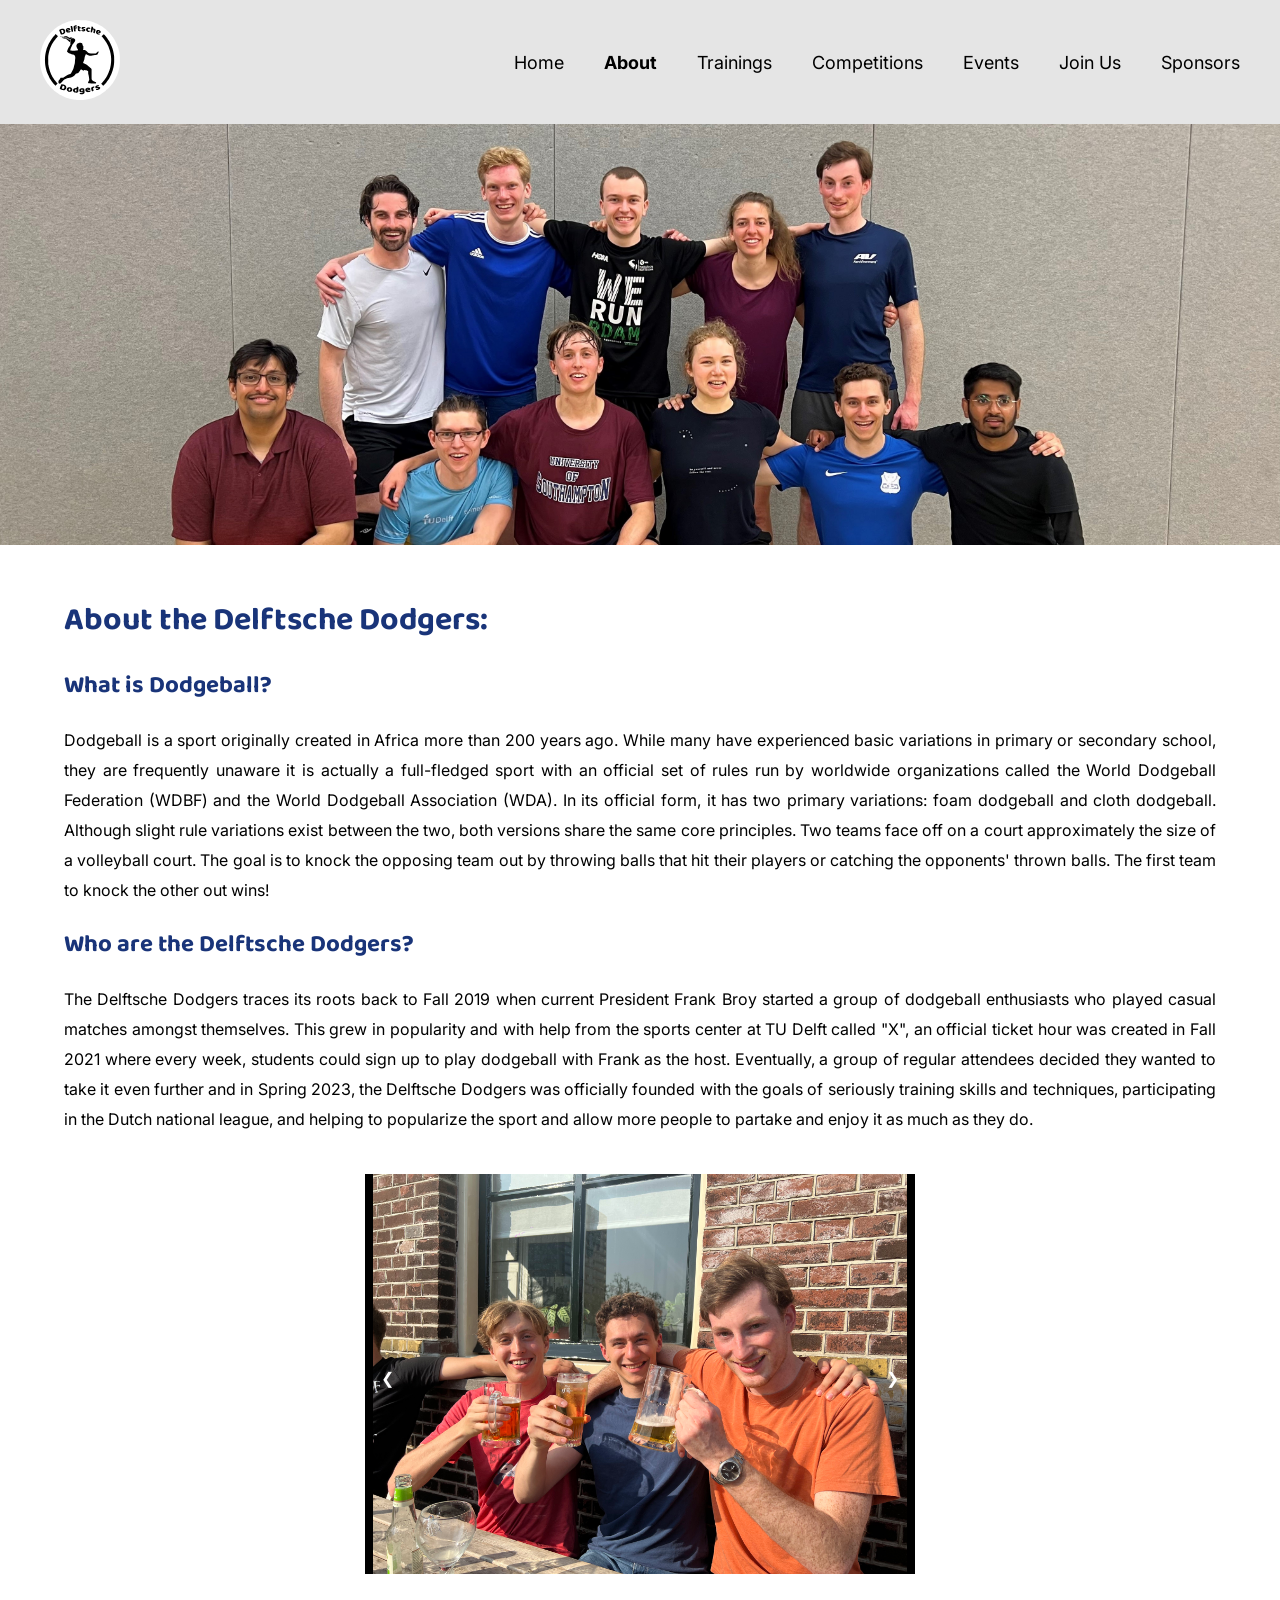
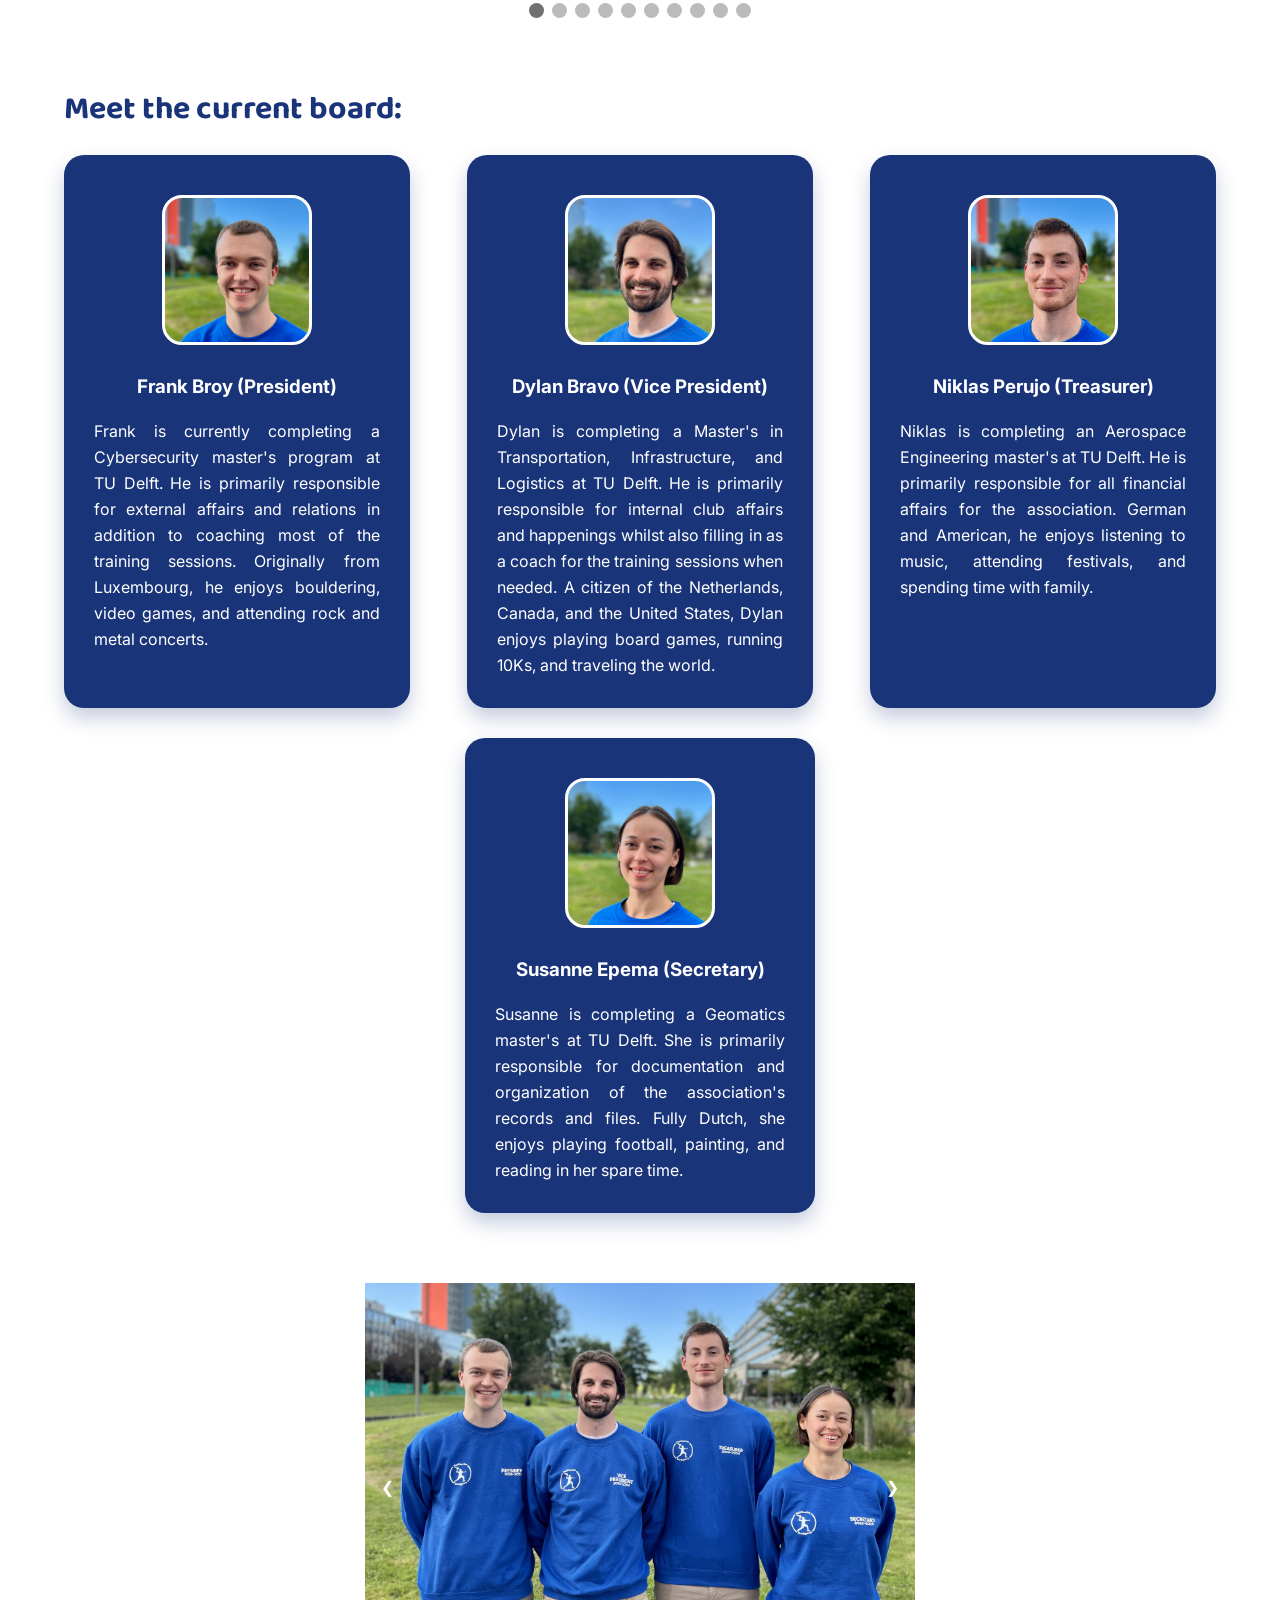
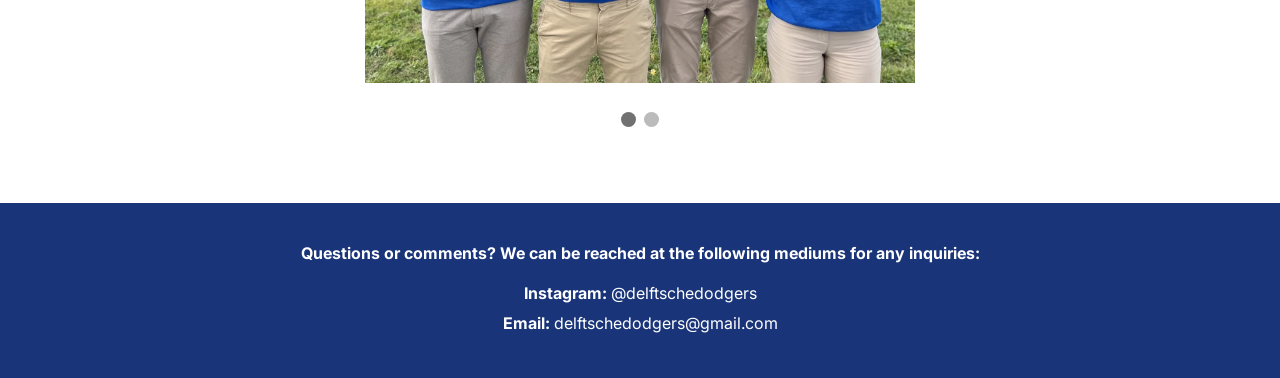
==== about.html @ 1b83c6a5 "Cloning from fbroy The initial transfer of website from fbroy" ====
<!DOCTYPE html>
<html lang="en">
    <head>
        <meta charset="UTF-8" />
        <meta name="viewport" content="width=device-width, initial-scale=1.0" />
        <title>About us</title>

        <link rel="stylesheet" href="styles/style.css" />
        <link rel="stylesheet" href="styles/slideshow.css" />
        <link rel="stylesheet" href="styles/about.css" />

        <link rel="preconnect" href="https://fonts.googleapis.com" />
        <link rel="preconnect" href="https://fonts.gstatic.com" crossorigin />
        <link
            href="https://fonts.googleapis.com/css2?family=Inter:wght@200;400;700&display=swap"
            rel="stylesheet"
        />
        <link href='https://fonts.googleapis.com/css?family=Baloo' rel='stylesheet'>

        <link rel="icon" href="/images/logo.svg" />
    </head>

    <body>
        <header class="main-header">
            <div class="logo">
                <img src="images/logo.svg" alt="Logo" />
            </div>
            <nav class="navbar">
                <div class="desktop-menu">
                    <ul>
                        <li><a href="index.html">Home</a></li>
                        <li><a href="about.html" class="active">About</a></li>
                        <li><a href="trainings.html">Trainings</a></li>
                        <li><a href="competitions.html">Competitions</a></li>
                        <li><a href="events.html">Events</a></li>
                        <li><a href="joinus.html">Join Us</a></li>
                        <li><a href="sponsors.html">Sponsors</a></li>
                    </ul>
                </div>

                <div class="mobile-menu">
                    <input type="checkbox" class="toggler" />
                    <div class="hamburger"><div></div></div>
                    <div class="menu">
                        <div>
                            <div>
                                <ul>
                                    <li>
                                        <a href="index.html">Home</a>
                                    </li>
                                    <li><a href="about.html" class="active">About</a></li>
                                    <li>
                                        <a href="trainings.html">Trainings</a>
                                    </li>
                                    <li>
                                        <a href="competitions.html"
                                            >Competitions</a
                                        >
                                    </li>
                                    <li><a href="events.html">Events</a></li>
                                    <li><a href="joinus.html">Join Us</a></li>
                                    <li>
                                        <a href="sponsors.html">Sponsors</a>
                                    </li>
                                </ul>
                            </div>
                        </div>
                    </div>
                </div>
            </nav>
        </header>
        </header>

        <div class="hero-image">
            <img src="images/team.jpg" alt="Dodgeball" />
        </div>

        <main class="main-about">
            <div class="delftscheDodgers">
                <h1>About the Delftsche Dodgers:</h1>
                <h2>What is Dodgeball?</h2>
                <p>
                    Dodgeball is a sport originally created in Africa more than
                    200 years ago. While many have experienced basic variations
                    in primary or secondary school, they are frequently unaware
                    it is actually a full-fledged sport with an official set of
                    rules run by worldwide organizations called the World
                    Dodgeball Federation (WDBF) and the World Dodgeball 
                    Association (WDA). In its official form, it has two
                    primary variations: foam dodgeball and cloth dodgeball.
                    Although slight rule variations exist between the two, both
                    versions share the same core principles. Two teams face off
                    on a court approximately the size of a volleyball court. The
                    goal is to knock the opposing team out by throwing balls
                    that hit their players or catching the opponents' thrown
                    balls. The first team to knock the other out wins!
                </p>

                <h2>Who are the Delftsche Dodgers?</h2>
                <p>
                    The Delftsche Dodgers traces its roots back to Fall 2019
                    when current President Frank Broy started a group of
                    dodgeball enthusiasts who played casual matches amongst
                    themselves. This grew in popularity and with help from the
                    sports center at TU Delft called "X", an official ticket
                    hour was created in Fall 2021 where every week, students
                    could sign up to play dodgeball with Frank as the host.
                    Eventually, a group of regular attendees decided they wanted
                    to take it even further and in Spring 2023, the Delftsche
                    Dodgers was officially founded with the goals of seriously
                    training skills and techniques, participating in the Dutch
                    national league, and helping to popularize the sport and
                    allow more people to partake and enjoy it as much as they
                    do.
                </p>
            </div>

            <div class="slideshow">
                <div class="slideshow-container">
                    <div class="mySlides fade">
                        <img src="images/about/0.jpg" />
                    </div>

                    <div class="mySlides fade">
                        <img src="images/about/1.jpg" />
                    </div>

                    <div class="mySlides fade">
                        <img src="images/about/2.jpg" />
                    </div>

                    <div class="mySlides fade">
                        <img src="images/about/3.jpg" />
                    </div>

                    <div class="mySlides fade">
                        <img src="images/about/4.jpg" />
                    </div>

                    <div class="mySlides fade">
                        <img src="images/about/5.jpg" />
                    </div>

                    <div class="mySlides fade">
                        <img src="images/about/6.jpg" />
                    </div>

                    <div class="mySlides fade">
                        <img src="images/about/7.jpg" />
                    </div>

                    <div class="mySlides fade">
                        <img src="images/about/8.jpg" />
                    </div>

                    <div class="mySlides fade">
                        <img src="images/about/9.jpg" />
                    </div>

                    <!-- Next and previous buttons -->
                    <div>
                        <a class="prev" onclick="prevClicked()">&#10094;</a>
                        <a class="next" onclick="nextClicked()">&#10095;</a>
                    </div>
                </div>

                <!-- The dots/circles -->
                <div style="text-align: center">
                    <span class="dot" onclick="currentSlide(1)"></span>
                    <span class="dot" onclick="currentSlide(2)"></span>
                    <span class="dot" onclick="currentSlide(3)"></span>
                    <span class="dot" onclick="currentSlide(4)"></span>
                    <span class="dot" onclick="currentSlide(5)"></span>
                    <span class="dot" onclick="currentSlide(6)"></span>
                    <span class="dot" onclick="currentSlide(7)"></span>
                    <span class="dot" onclick="currentSlide(8)"></span>
                    <span class="dot" onclick="currentSlide(9)"></span>
                    <span class="dot" onclick="currentSlide(10)"></span>
                </div>
            </div>

            <div class="board">
                <h1>Meet the current board:</h1>
                <div class="board-cards-container">
                    <div class="board-card">
                        <div class="profile-picture president-img"></div>
                        <h3>Frank Broy (President)</h3>
                        <p>
                            Frank is currently completing a Cybersecurity
                            master's program at TU Delft. He is primarily
                            responsible for external affairs and relations in
                            addition to coaching most of the training sessions.
                            Originally from Luxembourg, he enjoys bouldering,
                            video games, and attending rock and metal concerts.
                        </p>
                    </div>
                    <div class="board-card">
                        <div class="profile-picture vice-president-img"></div>
                        <h3>Dylan Bravo (Vice President)</h3>
                        <p>
                            Dylan is completing a Master's in Transportation,
                            Infrastructure, and Logistics at TU Delft. He is
                            primarily responsible for internal club affairs and
                            happenings whilst also filling in as a coach for the
                            training sessions when needed. A citizen of the
                            Netherlands, Canada, and the United States, Dylan
                            enjoys playing board games, running 10Ks, and
                            traveling the world.
                        </p>
                    </div>
                    <div class="board-card">
                        <div class="profile-picture treasurer-img"></div>
                        <h3>Niklas Perujo (Treasurer)</h3>
                        <p>
                            Niklas is completing an Aerospace Engineering
                            master's at TU Delft. He is primarily responsible
                            for all financial affairs for the association.
                            German and American, he enjoys listening to music,
                            attending festivals, and spending time with family.
                        </p>
                    </div>
                    <div class="board-card">
                        <div class="profile-picture secretary-img"></div>
                        <h3>Susanne Epema (Secretary)</h3>
                        <p>
                            Susanne is completing a Geomatics master's at TU
                            Delft. She is primarily responsible for
                            documentation and organization of the association's
                            records and files. Fully Dutch, she enjoys playing
                            football, painting, and reading in her spare time.
                        </p>
                    </div>
                </div>
                <!-- <div class="board-img">
                    <img src="images/board-front.jpg" alt="Board image">
                </div> -->
                <div class="slideshow">
                    <div class="slideshow-container">
                        <!-- Full-width images with number and caption text -->
                        <div class="mySlides2 fade">
                            <img src="images/board-front.jpg" />
                        </div>

                        <div class="mySlides2 fade">
                            <img src="images/board-back.jpg" />
                        </div>

                        <!-- Next and previous buttons -->
                        <div>
                            <a class="prev" onclick="prevClicked2()">&#10094;</a>
                            <a class="next" onclick="nextClicked2()">&#10095;</a>
                        </div>
                    </div>

                    <!-- The dots/circles -->
                    <div style="text-align: center">
                        <span class="dot2" onclick="currentSlide2(1)"></span>
                        <span class="dot2" onclick="currentSlide2(2)"></span>
                    </div>
                </div>
            </div>
        </main>

        <footer>
            <h4>
                Questions or comments? We can be reached at the following mediums for any inquiries:
            </h4>
            <ul>
                <li><b>Instagram:</b> @delftschedodgers</li>
                <li><b>Email:</b> delftschedodgers@gmail.com</li>
            </ul>
        </footer>
        <script type="text/javascript" src="/scripts/slideshow.js"></script>
        <script type="text/javascript" src="/scripts/slideshow2.js"></script>
    </body>
</html>
---- styles/style.css ----
* {
    margin: 0;
    padding: 0;
    box-sizing: border-box;
}

body {
    font-family: "Inter", sans-serif;
    margin: 0;
    padding: 0;
    min-height: 100vh;
    display: flex;
    flex-direction: column;
}

/* Style for the header */
header {
    display: flex;
    justify-content: space-between;
    align-items: center;
    padding: 20px 40px;
    font-size: 1.125rem;
    background-color: #E5E5E5;
}

header .logo img {
    max-height: 80px;
}

header .active {
    font-weight: bold;
}

/* Style for desktop navbar */
.desktop-menu ul {
    list-style: none;
    display: flex;
    gap: 40px;
}

.desktop-menu li a {
    text-decoration: none;
    transition: text-decoration 0.3s ease;
    color: black;
    position: relative;
}

.desktop-menu li a::after {
    position: absolute;
    content: "";
    width: 100%;
    height: 2px;
    top: 100%;
    left: 0;
    background: black;
    transition: transform 0.5s;
    transform: scaleX(0);
    transform-origin: left;
}

.desktop-menu li a:hover::after {
    transform: scaleX(1);
}

/* Mobile navbar */
.mobile-menu {
    display: none;
    position: fixed;
    top: 0;
    right: 0;
    z-index: 1;
}

.mobile-menu .toggler {
    position: absolute;
    top: 0;
    right: 0;
    cursor: pointer;
    z-index: 2;
    width: 50px;
    height: 50px;
    opacity: 0;
}

.mobile-menu .hamburger {
    position: absolute;
    top: 0;
    right: 0;
    z-index: 1;
    padding: 1rem;
    width: 60px;
    height: 60px;
    background-color: #E5E5E5;
    display: flex;
    flex-direction: column;
    align-items: center;
    justify-content: center;
    border-radius: 3px;
}

.mobile-menu .hamburger>div {
    position: relative;
    width: 100%;
    height: 2px;
    background-color: rgb(12, 12, 12);
    transition: transform 0.4s ease;
}

.mobile-menu .hamburger>div::before,
.mobile-menu .hamburger>div::after {
    content: "";
    position: absolute;
    top: -10px;
    width: 100%;
    height: 2px;
    background-color: inherit;
}

.mobile-menu .hamburger>div::after {
    top: 10px;
}

.mobile-menu .toggler:checked+.hamburger>div {
    transform: rotate(135deg);
}

.mobile-menu .toggler:checked+.hamburger>div::before,
.mobile-menu .toggler:checked+.hamburger>div::after {
    top: 0;
    transform: rotate(90deg);
}

.mobile-menu .toggler:checked:hover+.hamburger>div {
    transform: rotate(225deg);
}

.mobile-menu .toggler:checked~.menu {
    visibility: visible;
}

.mobile-menu .toggler:checked~.menu>div {
    transform: scale(1);
    transition-duration: 0.5s;
}

.mobile-menu .toggler:checked~.menu>div>div {
    opacity: 1;
    transition: opacity 0.4s ease;
}

.mobile-menu .menu {
    position: fixed;
    top: 0;
    right: 0;
    width: 100%;
    height: 100%;
    overflow: hidden;
    display: flex;
    align-items: center;
    visibility: hidden;
    justify-content: center;
}

.mobile-menu .menu>div {
    background-color: rgba(39, 39, 38, 0.8);
    width: 200vw;
    /* height: 50vh; */
    overflow: hidden;
    display: flex;
    align-items: center;
    justify-content: center;
    flex: none;
    transform: scale(0);
    transition: all 0.4s ease;
    position: absolute;
    top: 0;
    padding: 40px 0;
}

.mobile-menu .menu>div>div {
    max-width: 90vw;
    max-height: 100vh;
    text-align: center;
    opacity: 0;
    transition: opacity 0.4s ease;
}

.mobile-menu .menu>div>div>ul>li {
    list-style: none;
    font-size: 1.5rem;
    padding: 1rem;
}

.mobile-menu .menu>div>div>ul>li>a {
    text-decoration: none;
    color: #ffffff;
    transition: color 0.4s ease;
}

/* Main section */
main {
    margin: 30px 5vw;
    padding: 0;
    flex-grow: 1;
}

h1, h2 {
    color: #193479;
    margin: 20px 0;
    font-family: 'Baloo';
}

h1 {
    font-size: 2rem;
}

h2 {
    font-size: 1.5rem;
}

p {
    line-height: 30px;
    text-align: justify;
}

/* Footer section */
footer {
    background-color: #193479;
    color: white;
    text-align: center;
    padding: 40px;
    flex-grow: 0;
}

footer ul {
    list-style: none;
    padding-left: 0;
    line-height: 30px;
    margin-top: 15px;
}


/* Responsive design */
@media screen and (max-width: 992px) {
    /* Header section */
    header {
        padding: 10px 20px;
    }

    header .logo img {
        max-height: 60px;
    }
    
    /* Go from navbar to hamburger menu */
    .desktop-menu {
        display: none;
    }

    .mobile-menu {
        display: block;
    }

    /* Main section */
    main {
        margin: 10px 10vw;
    }
}
---- styles/slideshow.css ----
.slideshow {
    background-color: rgb(255, 255, 255);
    padding: 20px 0 42px 0;
    /* Could remove width if wanted */
    width: 810px; 
    margin: auto;
    max-width: 60%;
}

/* Slideshow container */
.slideshow-container {
    overflow: hidden;
    background-color: black;
    max-height: 400px;
    margin: 20px auto 28px auto;
    max-width: 550px;
    position: relative;
    display: flex;
    justify-content: center;
    /* align-items: center; */
}

.slideshow img {
    height: auto;
    width: 100%;
    max-height: 400px;
}

/* Hide the images by default */
.mySlides .myslides2 .myslides3, .myslides4 {
    display: none;
}

/* Next & previous buttons */
.prev,
.next {
    color: white;
    cursor: pointer;
    margin-top: -22px;
    padding: 16px;
    position: absolute;
    top: 50%;
    transition: 0.2s ease;
}

/* Position the "next button" to the right */
.next {
    right: 0;
}

/* Position the "previous button" to the left */
.prev {
    left: 0;
}

/* On hover, make the arrow a bit bigger */
.prev:hover,
.next:hover {
    transform: scale(1.4);
}

/* The dots/bullets/indicators */
.dot, .dot2, .dot3, .dot4 {
    background-color: #bbb;
    border-radius: 50%;
    cursor: pointer;
    display: inline-block;
    height: 15px;
    margin: 0 2px;
    transition: background-color 0.6s ease;
    width: 15px;
}

.selected,
.dot:hover .dot2:hover .dot3:hover, .dot4:hover{
    background-color: #717171;
}

/* Responsive design */
@media screen and (max-width: 992px) {
    .slideshow {
        max-width: 90%;
    }
}
---- styles/about.css ----
/* Hero image */
.hero-image {
  display: flex;
  align-items: flex-end;
  max-height: 60vh;
  overflow: hidden;
}

.hero-image img {
  width: 100%;
  height: auto;
  object-fit: cover;
}

/* About the DD section */
.delftscheDodgers h2 {
  margin: 20px 0;
}

/* Boards section */
.board .board-cards-container {
  display: flex;
  gap: 5%;
  flex-wrap: wrap;
  justify-content: center;
}

.board .board-card {
  background-color: #193479;
  color: white;
  text-align: center;
  padding: 30px;
  border-radius: 20px;
  box-shadow: 0 10px 20px rgba(25, 52, 121, 0.25);
  flex: 1;
  min-width: 250px;
  max-width: 350px;
  margin-bottom: 30px;
}

.board .profile-picture {
  height: 150px;
  width: 150px;
  background-color: gray;
  border-radius: 20px;
  border: 3px solid white;
  margin: 10px auto 30px auto;
}

.board .president-img {
  background-image: url(/images/board-president.jpg);
  background-position: center;
  background-size: cover;
}

.board .vice-president-img {
  background-image: url(/images/board-vice-president.jpg);
  background-position: center;
  background-size: cover;
}

.board .treasurer-img {
  background-image: url(/images/board-treasurer.jpg);
  background-position: center;
  background-size: cover;
}

.board .secretary-img {
  background-image: url(/images/board-secretary.jpg);
  background-position: center;
  background-size: cover;
}

.board .board-card h3 {
  margin-bottom: 20px;
}

.board .board-card p {
  line-height: 26px;
}

.board .board-img {
  max-width: 500px;
  margin: 0 auto;
  border-radius: 20px;
  overflow: hidden;
}

.board .board-img img {
  width: 100%;
}
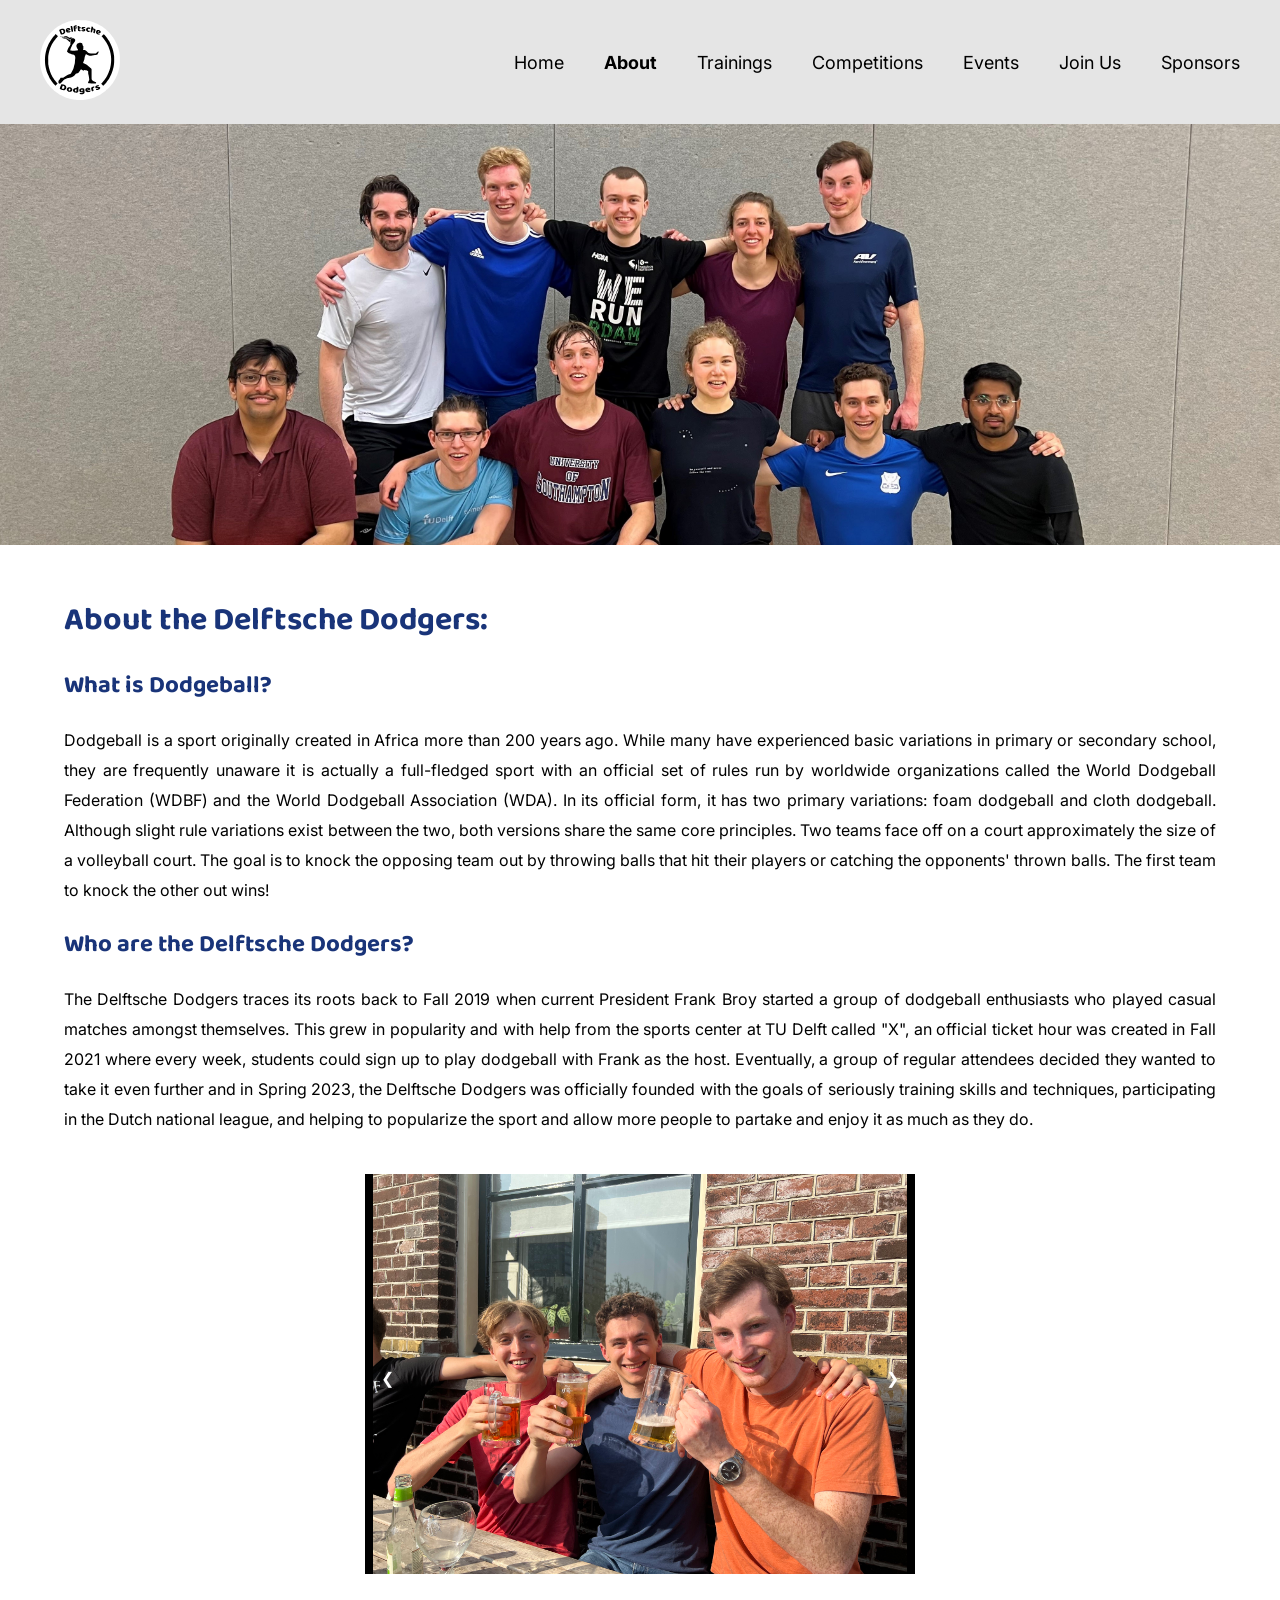
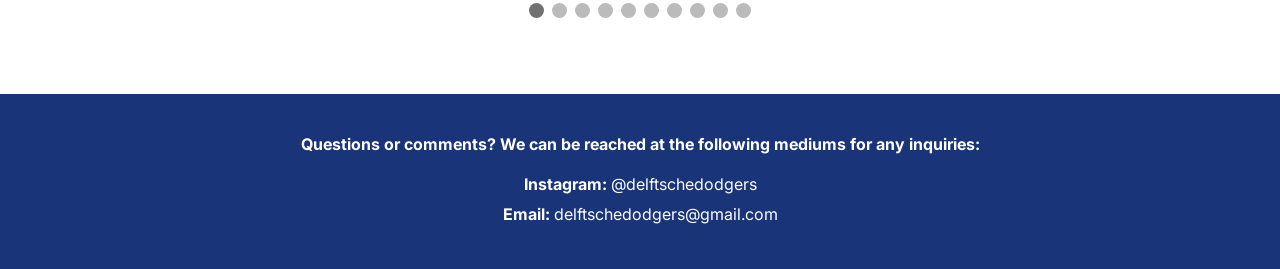
==== commit 883cf9c6: "Hotfix 10/09/2024 Making all the information current and accurate as of 10/09/2024. removing board f" ====
--- a/about.html
+++ b/about.html
@@ -179,86 +179,7 @@
                 </div>
             </div>
 
-            <div class="board">
-                <h1>Meet the current board:</h1>
-                <div class="board-cards-container">
-                    <div class="board-card">
-                        <div class="profile-picture president-img"></div>
-                        <h3>Frank Broy (President)</h3>
-                        <p>
-                            Frank is currently completing a Cybersecurity
-                            master's program at TU Delft. He is primarily
-                            responsible for external affairs and relations in
-                            addition to coaching most of the training sessions.
-                            Originally from Luxembourg, he enjoys bouldering,
-                            video games, and attending rock and metal concerts.
-                        </p>
-                    </div>
-                    <div class="board-card">
-                        <div class="profile-picture vice-president-img"></div>
-                        <h3>Dylan Bravo (Vice President)</h3>
-                        <p>
-                            Dylan is completing a Master's in Transportation,
-                            Infrastructure, and Logistics at TU Delft. He is
-                            primarily responsible for internal club affairs and
-                            happenings whilst also filling in as a coach for the
-                            training sessions when needed. A citizen of the
-                            Netherlands, Canada, and the United States, Dylan
-                            enjoys playing board games, running 10Ks, and
-                            traveling the world.
-                        </p>
-                    </div>
-                    <div class="board-card">
-                        <div class="profile-picture treasurer-img"></div>
-                        <h3>Niklas Perujo (Treasurer)</h3>
-                        <p>
-                            Niklas is completing an Aerospace Engineering
-                            master's at TU Delft. He is primarily responsible
-                            for all financial affairs for the association.
-                            German and American, he enjoys listening to music,
-                            attending festivals, and spending time with family.
-                        </p>
-                    </div>
-                    <div class="board-card">
-                        <div class="profile-picture secretary-img"></div>
-                        <h3>Susanne Epema (Secretary)</h3>
-                        <p>
-                            Susanne is completing a Geomatics master's at TU
-                            Delft. She is primarily responsible for
-                            documentation and organization of the association's
-                            records and files. Fully Dutch, she enjoys playing
-                            football, painting, and reading in her spare time.
-                        </p>
-                    </div>
-                </div>
-                <!-- <div class="board-img">
-                    <img src="images/board-front.jpg" alt="Board image">
-                </div> -->
-                <div class="slideshow">
-                    <div class="slideshow-container">
-                        <!-- Full-width images with number and caption text -->
-                        <div class="mySlides2 fade">
-                            <img src="images/board-front.jpg" />
-                        </div>
-
-                        <div class="mySlides2 fade">
-                            <img src="images/board-back.jpg" />
-                        </div>
-
-                        <!-- Next and previous buttons -->
-                        <div>
-                            <a class="prev" onclick="prevClicked2()">&#10094;</a>
-                            <a class="next" onclick="nextClicked2()">&#10095;</a>
-                        </div>
-                    </div>
-
-                    <!-- The dots/circles -->
-                    <div style="text-align: center">
-                        <span class="dot2" onclick="currentSlide2(1)"></span>
-                        <span class="dot2" onclick="currentSlide2(2)"></span>
-                    </div>
-                </div>
-            </div>
+<!-- THIS IS WHERE THE SECTION OF THE BOARD WAS -->
         </main>
 
         <footer>
--- a/styles/style.css
+++ b/styles/style.css
@@ -29,6 +29,18 @@
 
 header .active {
     font-weight: bold;
+}
+
+/* Style for language selection */
+.language-selection a:hover{
+    font-size: 1.2em;
+    transition: 0.2s;
+}
+
+.language-selection a {
+    text-decoration: none;
+    color: black;
+    transition: font-size 0.2s ease;
 }
 
 /* Style for desktop navbar */
@@ -264,4 +276,4 @@
     main {
         margin: 10px 10vw;
     }
-}
+}
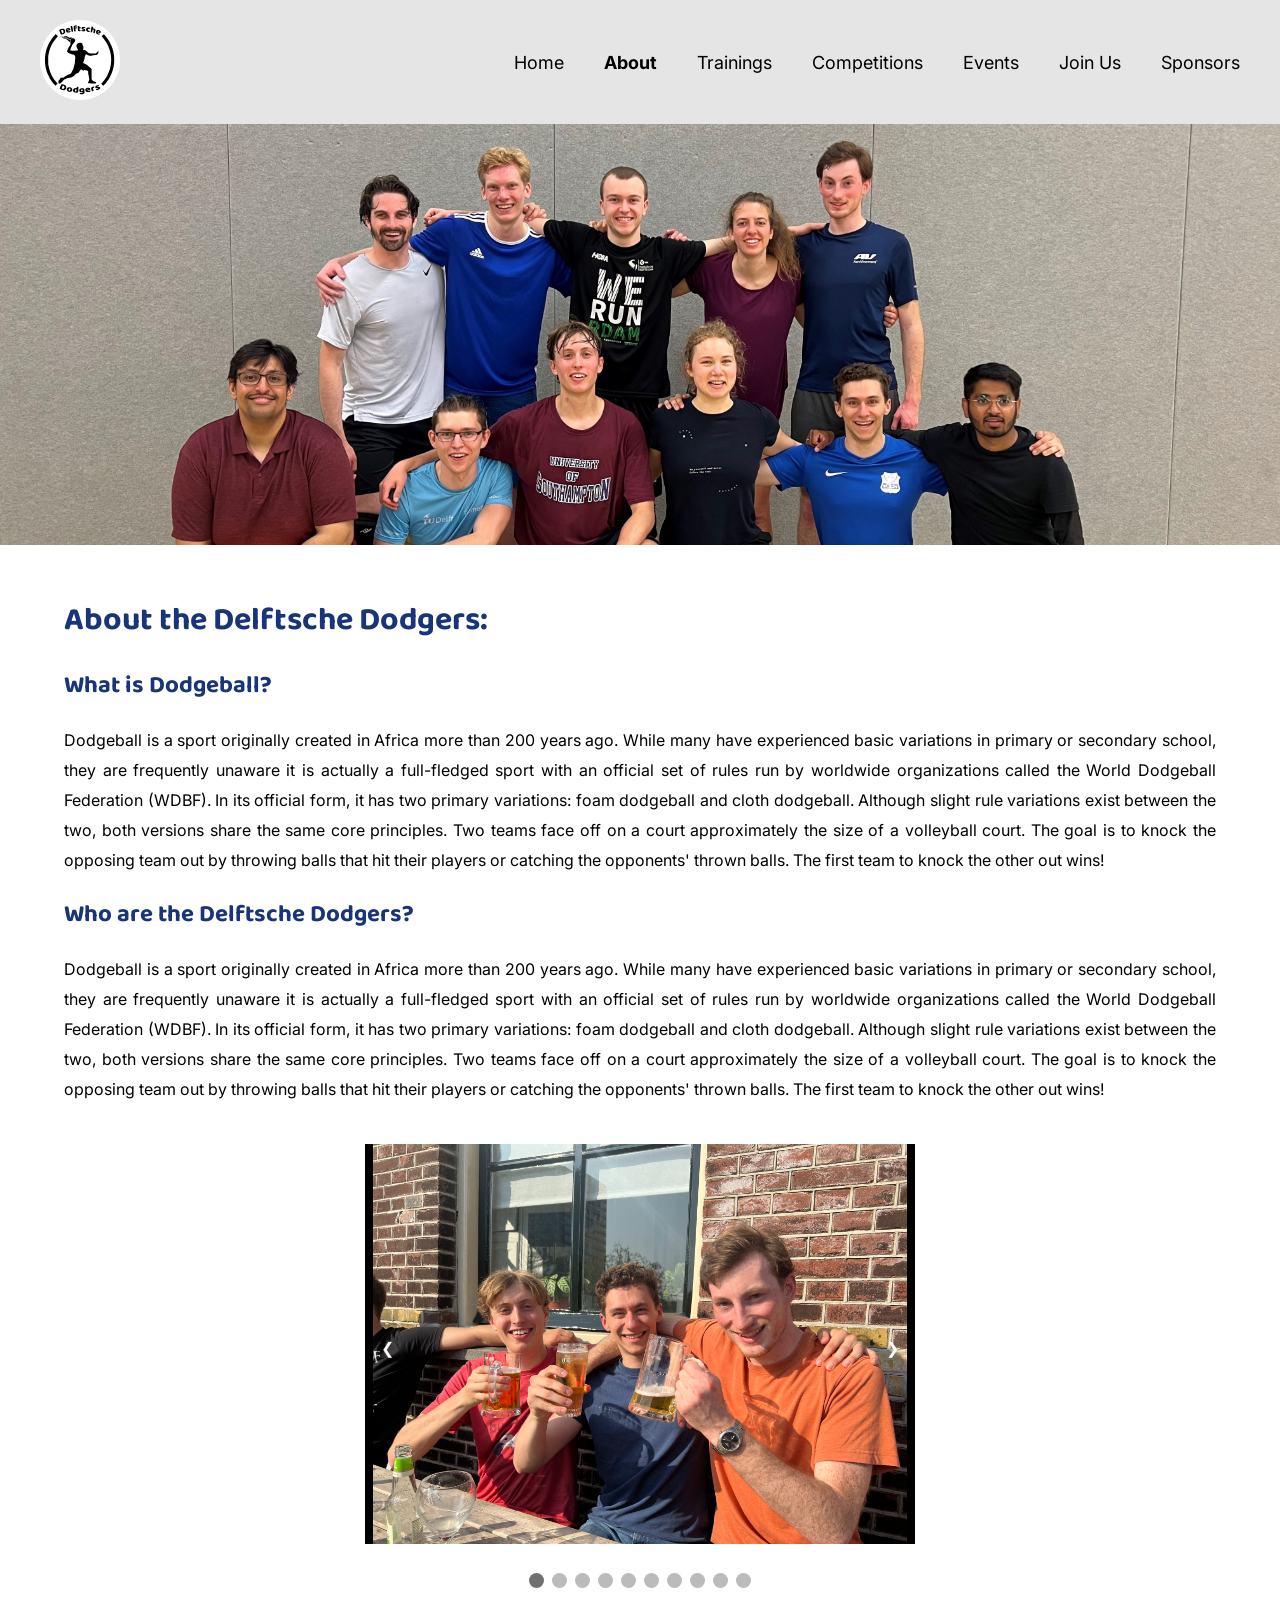
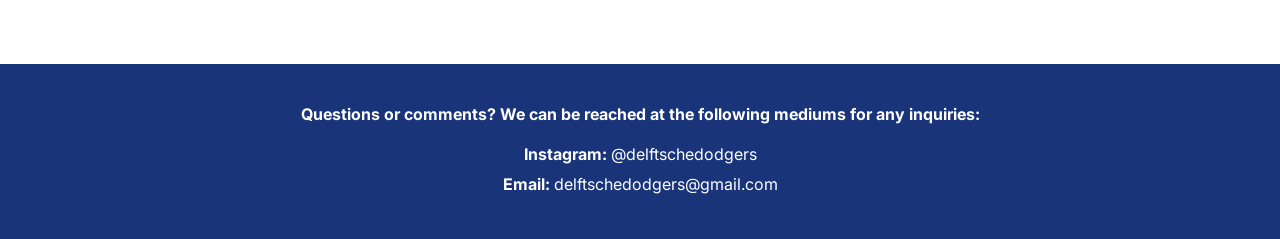
==== commit 7ce49595: "season update" ====
--- a/about.html
+++ b/about.html
@@ -80,38 +80,12 @@
                 <h1>About the Delftsche Dodgers:</h1>
                 <h2>What is Dodgeball?</h2>
                 <p>
-                    Dodgeball is a sport originally created in Africa more than
-                    200 years ago. While many have experienced basic variations
-                    in primary or secondary school, they are frequently unaware
-                    it is actually a full-fledged sport with an official set of
-                    rules run by worldwide organizations called the World
-                    Dodgeball Federation (WDBF) and the World Dodgeball 
-                    Association (WDA). In its official form, it has two
-                    primary variations: foam dodgeball and cloth dodgeball.
-                    Although slight rule variations exist between the two, both
-                    versions share the same core principles. Two teams face off
-                    on a court approximately the size of a volleyball court. The
-                    goal is to knock the opposing team out by throwing balls
-                    that hit their players or catching the opponents' thrown
-                    balls. The first team to knock the other out wins!
+                    Dodgeball is a sport originally created in Africa more than 200 years ago. While many have experienced basic variations in primary or secondary school, they are frequently unaware it is actually a full-fledged sport with an official set of rules run by worldwide organizations called the World Dodgeball Federation (WDBF). In its official form, it has two primary variations: foam dodgeball and cloth dodgeball. Although slight rule variations exist between the two, both versions share the same core principles. Two teams face off on a court approximately the size of a volleyball court. The goal is to knock the opposing team out by throwing balls that hit their players or catching the opponents' thrown balls. The first team to knock the other out wins!
                 </p>
 
                 <h2>Who are the Delftsche Dodgers?</h2>
                 <p>
-                    The Delftsche Dodgers traces its roots back to Fall 2019
-                    when current President Frank Broy started a group of
-                    dodgeball enthusiasts who played casual matches amongst
-                    themselves. This grew in popularity and with help from the
-                    sports center at TU Delft called "X", an official ticket
-                    hour was created in Fall 2021 where every week, students
-                    could sign up to play dodgeball with Frank as the host.
-                    Eventually, a group of regular attendees decided they wanted
-                    to take it even further and in Spring 2023, the Delftsche
-                    Dodgers was officially founded with the goals of seriously
-                    training skills and techniques, participating in the Dutch
-                    national league, and helping to popularize the sport and
-                    allow more people to partake and enjoy it as much as they
-                    do.
+                    Dodgeball is a sport originally created in Africa more than 200 years ago. While many have experienced basic variations in primary or secondary school, they are frequently unaware it is actually a full-fledged sport with an official set of rules run by worldwide organizations called the World Dodgeball Federation (WDBF). In its official form, it has two primary variations: foam dodgeball and cloth dodgeball. Although slight rule variations exist between the two, both versions share the same core principles. Two teams face off on a court approximately the size of a volleyball court. The goal is to knock the opposing team out by throwing balls that hit their players or catching the opponents' thrown balls. The first team to knock the other out wins!
                 </p>
             </div>
 
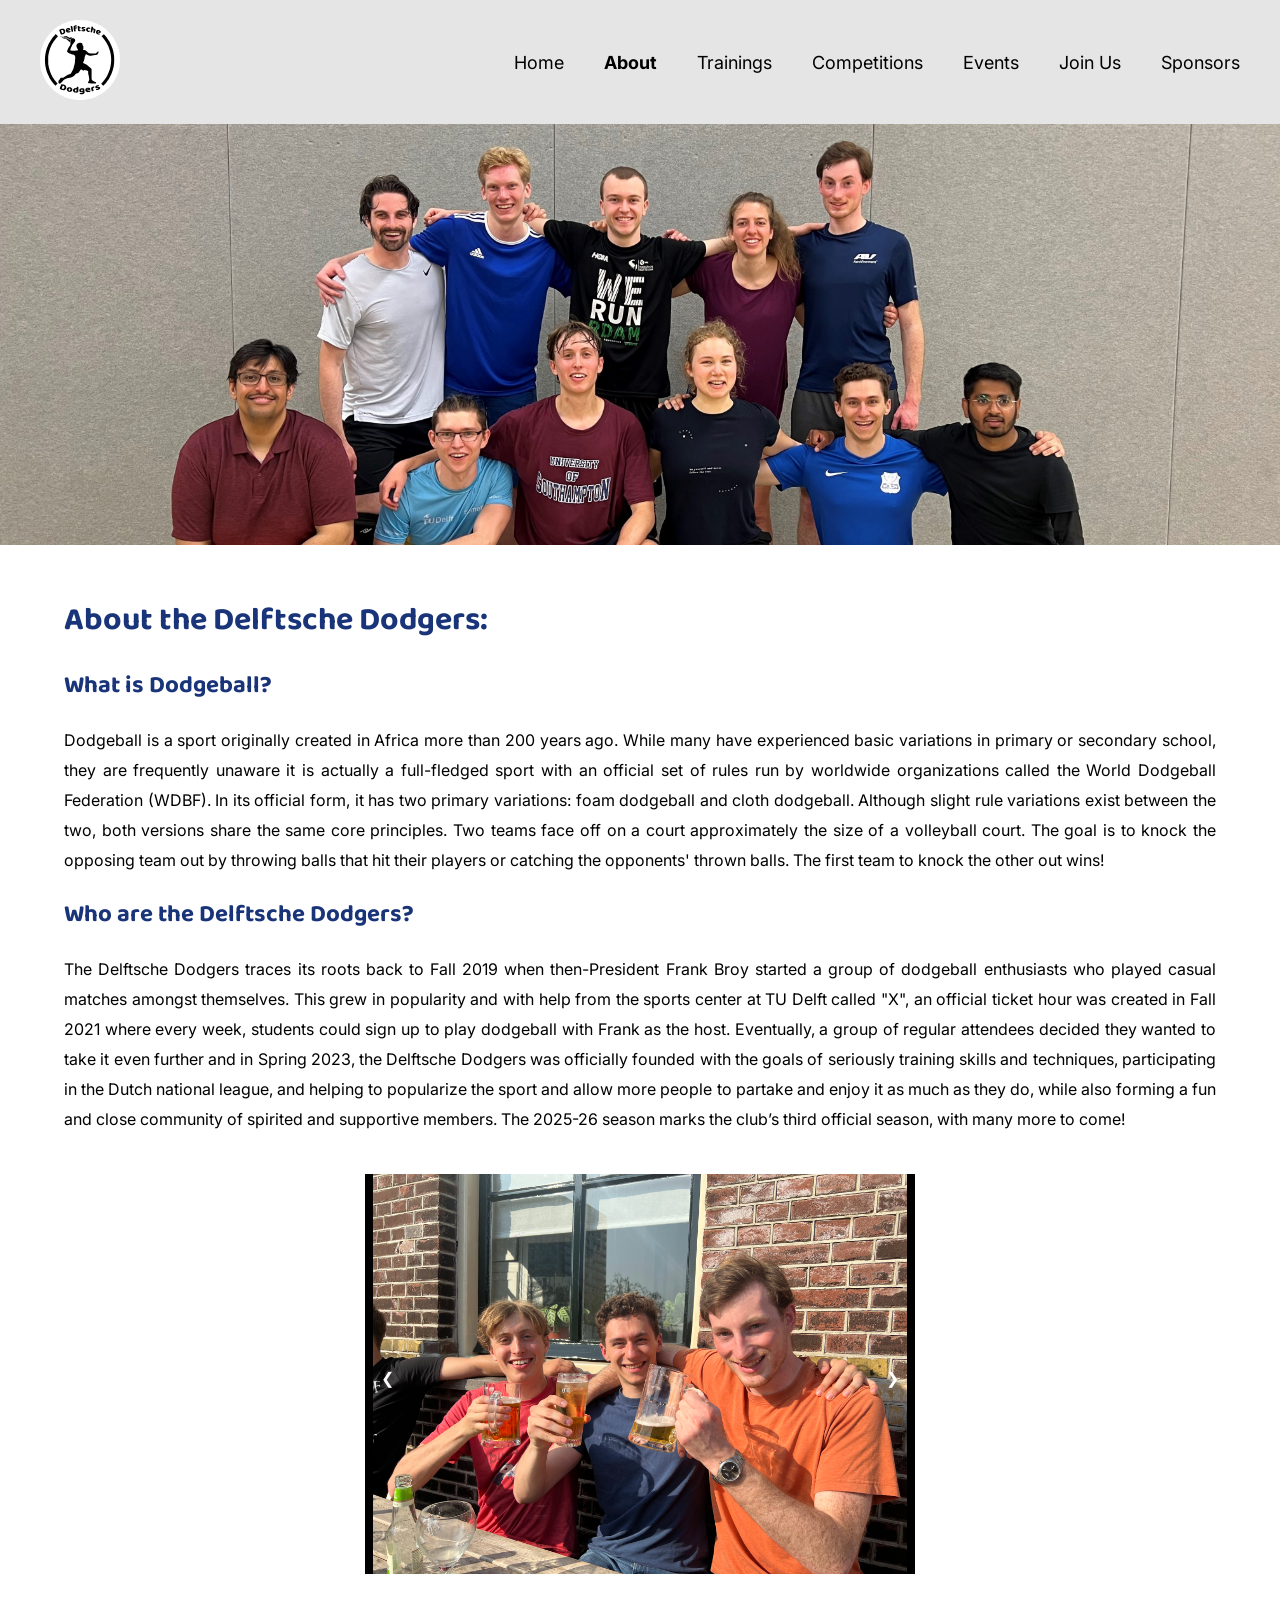
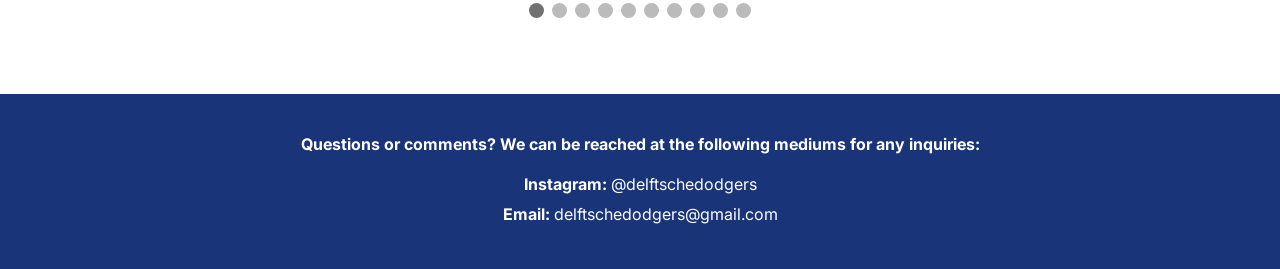
==== commit 6ef7e6d3: "i failed hard with updating, so now its better" ====
--- a/about.html
+++ b/about.html
@@ -85,7 +85,7 @@
 
                 <h2>Who are the Delftsche Dodgers?</h2>
                 <p>
-                    Dodgeball is a sport originally created in Africa more than 200 years ago. While many have experienced basic variations in primary or secondary school, they are frequently unaware it is actually a full-fledged sport with an official set of rules run by worldwide organizations called the World Dodgeball Federation (WDBF). In its official form, it has two primary variations: foam dodgeball and cloth dodgeball. Although slight rule variations exist between the two, both versions share the same core principles. Two teams face off on a court approximately the size of a volleyball court. The goal is to knock the opposing team out by throwing balls that hit their players or catching the opponents' thrown balls. The first team to knock the other out wins!
+                    The Delftsche Dodgers traces its roots back to Fall 2019 when then-President Frank Broy started a group of dodgeball enthusiasts who played casual matches amongst themselves. This grew in popularity and with help from the sports center at TU Delft called "X", an official ticket hour was created in Fall 2021 where every week, students could sign up to play dodgeball with Frank as the host. Eventually, a group of regular attendees decided they wanted to take it even further and in Spring 2023, the Delftsche Dodgers was officially founded with the goals of seriously training skills and techniques, participating in the Dutch national league, and helping to popularize the sport and allow more people to partake and enjoy it as much as they do, while also forming a fun and close community of spirited and supportive members. The 2025-26 season marks the club’s third official season, with many more to come!
                 </p>
             </div>
 
